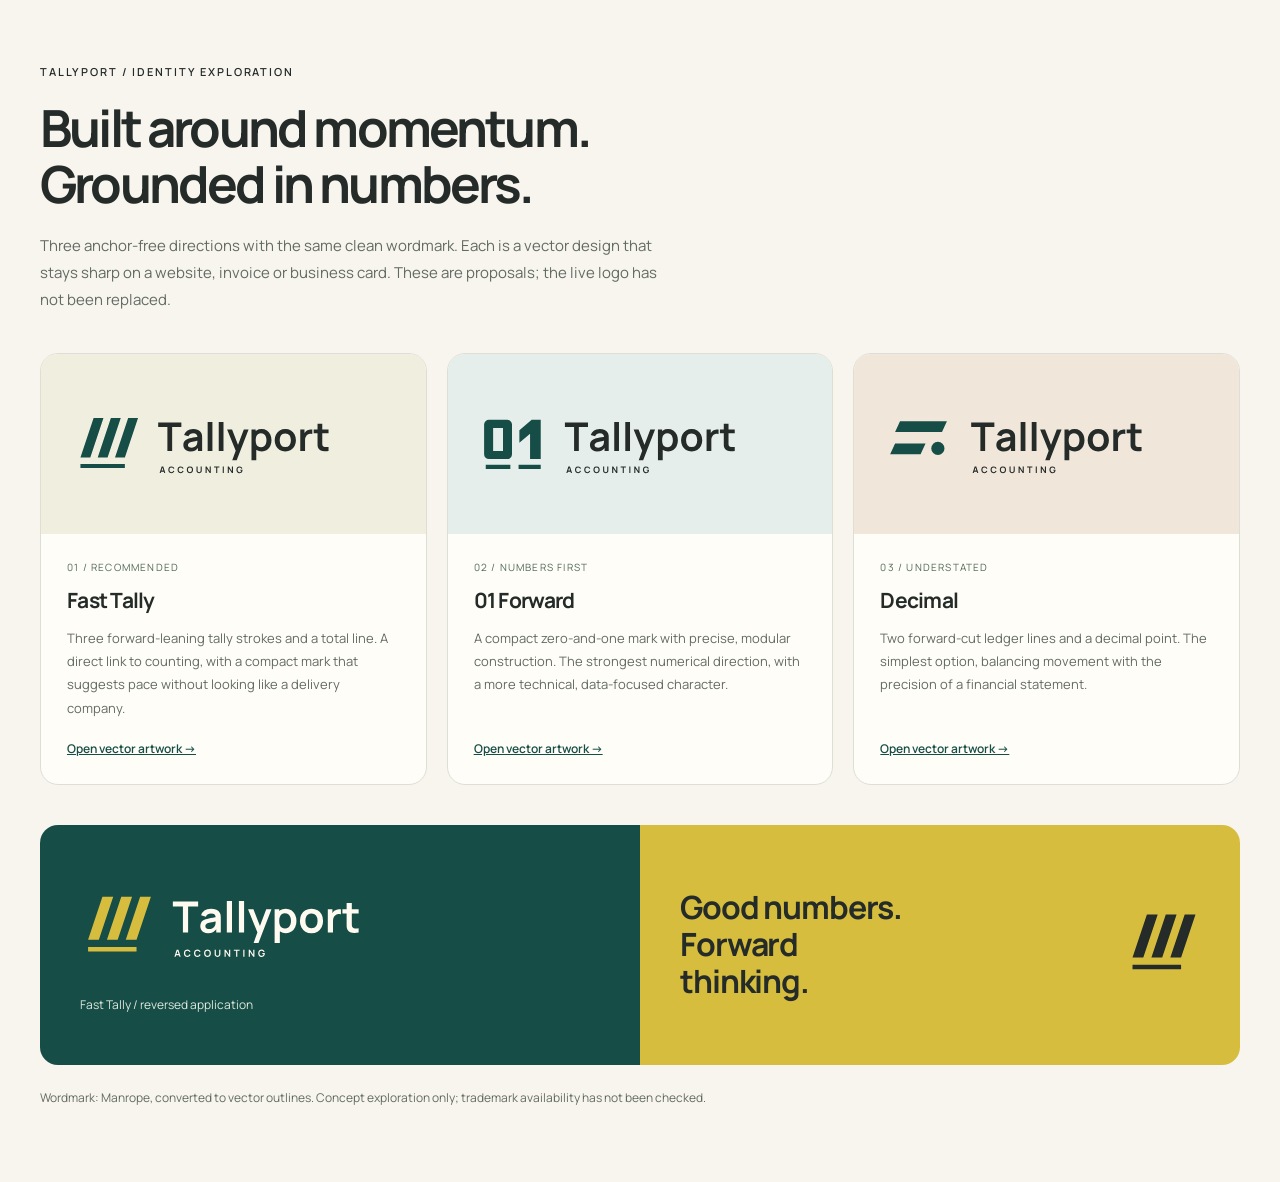
==== logo-options.html @ b2782e3e "Strengthen colour contrast and typography; add anchor-free logo concepts" ====
<!DOCTYPE html>
<html lang="en-GB">
<head>
  <meta charset="UTF-8">
  <meta name="viewport" content="width=device-width, initial-scale=1">
  <meta name="robots" content="noindex, nofollow">
  <title>Tallyport | Logo Directions</title>
  <link rel="preconnect" href="https://fonts.googleapis.com">
  <link rel="preconnect" href="https://fonts.gstatic.com" crossorigin>
  <link href="https://fonts.googleapis.com/css2?family=Manrope:wght@400;500;600;700&display=swap" rel="stylesheet">
  <style>
    * { box-sizing: border-box; }
    body { margin: 0; background: #f7f5ee; color: #242b29; font-family: 'Manrope',sans-serif; }
    main { max-width: 1300px; margin: auto; padding: 64px 40px; }
    .eyebrow { font-size: 11px; letter-spacing: .17em; text-transform: uppercase; font-weight: 600; }
    h1 { font-size: clamp(32px,4vw,54px); line-height: 1.1; letter-spacing: -.055em; max-width: 800px; margin: 20px 0; }
    .intro { max-width: 640px; color: #626b62; line-height: 1.8; font-size: 15px; }
    .options { display: grid; grid-template-columns: repeat(3,minmax(0,1fr)); gap: 20px; margin: 40px 0; }
    .option { border: 1px solid #dedfd4; border-radius: 18px; overflow: hidden; background: #fffdf7; }
    .logo { display: flex; align-items: center; min-height: 180px; padding: 32px; background: #f0efdf; }
    .logo img { width: 100%; height: auto; }
    .option:nth-child(2) .logo { background: #e6eeeb; }
    .option:nth-child(3) .logo { background: #f1e6da; }
    .copy { padding: 26px; }
    .tag { color: #506a59; font-size: 10px; letter-spacing: .12em; text-transform: uppercase; }
    h2 { font-size: 21px; letter-spacing: -.035em; margin: 12px 0; }
    .copy p { font-size: 13px; line-height: 1.8; color: #626b62; min-height: 96px; }
    .copy a { color: #164e47; font-size: 12px; font-weight: 600; }
    .application { display: grid; grid-template-columns: 1fr 1fr; min-height: 240px; overflow: hidden; border-radius: 18px; }
    .dark { background: #164e47; padding: 40px; display: grid; align-content: center; gap: 24px; }
    .dark img { width: min(100%,350px); }
    .dark p { color: #e0e8dc; font-size: 12px; margin: 0; }
    .light { background: #d7bd3e; padding: 40px; display: flex; justify-content: space-between; gap: 24px; align-items: center; }
    .light h2 { font-size: 32px; max-width: 250px; line-height: 1.15; }
    .mark { width: 72px; height: 72px; flex-shrink: 0; }
    .foot { margin-top: 24px; font-size: 12px; color: #626b62; }
    @media(max-width: 750px) { main { padding: 36px 20px; } .options,.application { grid-template-columns: 1fr; } .copy p { min-height: 0; } .logo { min-height: 160px; } .dark,.light { padding: 28px; } }
  </style>
</head>
<body>
<main>
  <div class="eyebrow">Tallyport / identity exploration</div>
  <h1>Built around momentum.<br>Grounded in numbers.</h1>
  <p class="intro">Three anchor-free directions with the same clean wordmark. Each is a vector design that stays sharp on a website, invoice or business card. These are proposals; the live logo has not been replaced.</p>
  <div class="options">
    <article class="option"><div class="logo"><img src="./assets/branding/concepts/fast-tally.svg" alt="Fast Tally logo: three forward-leaning tally strokes above a total line"></div><div class="copy"><div class="tag">01 / Recommended</div><h2>Fast Tally</h2><p>Three forward-leaning tally strokes and a total line. A direct link to counting, with a compact mark that suggests pace without looking like a delivery company.</p><a href="./assets/branding/concepts/fast-tally.svg">Open vector artwork &rarr;</a></div></article>
    <article class="option"><div class="logo"><img src="./assets/branding/concepts/01-forward.svg" alt="01 Forward logo: bold modular zero and one numerals"></div><div class="copy"><div class="tag">02 / Numbers first</div><h2>01 Forward</h2><p>A compact zero-and-one mark with precise, modular construction. The strongest numerical direction, with a more technical, data-focused character.</p><a href="./assets/branding/concepts/01-forward.svg">Open vector artwork &rarr;</a></div></article>
    <article class="option"><div class="logo"><img src="./assets/branding/concepts/decimal.svg" alt="Decimal logo: two fast horizontal strokes and a decimal point"></div><div class="copy"><div class="tag">03 / Understated</div><h2>Decimal</h2><p>Two forward-cut ledger lines and a decimal point. The simplest option, balancing movement with the precision of a financial statement.</p><a href="./assets/branding/concepts/decimal.svg">Open vector artwork &rarr;</a></div></article>
  </div>
  <div class="application">
    <div class="dark"><img src="./assets/branding/concepts/fast-tally-reverse.svg" alt="Recommended Tallyport logo in cream and mustard on deep teal"><p>Fast Tally / reversed application</p></div>
    <div class="light"><h2>Good numbers.<br>Forward thinking.</h2><svg class="mark" viewBox="0 0 80 80" aria-hidden="true" fill="#242b29"><path d="M21 6h12L17 54H5z M42 6h12L38 54H26z M63 6h12L59 54H47z M5 62h54v5H5z"/></svg></div>
  </div>
  <p class="foot">Wordmark: Manrope, converted to vector outlines. Concept exploration only; trademark availability has not been checked.</p>
</main>
</body>
</html>
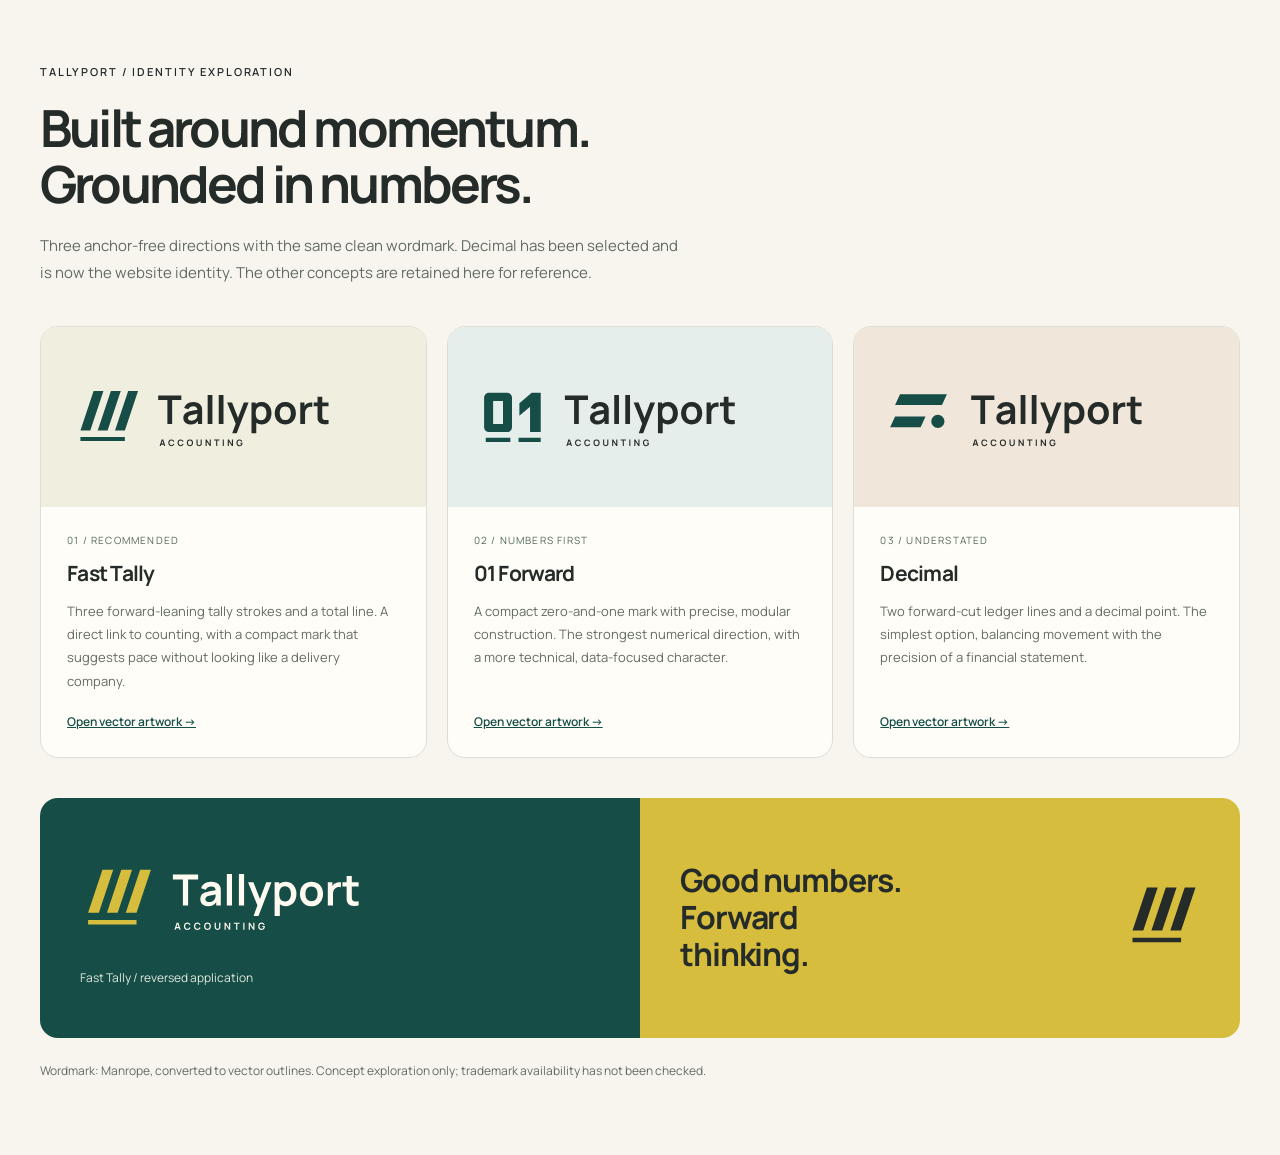
==== commit 3307b212: "Adopt Decimal identity and refresh hero headline" ====
--- a/logo-options.html
+++ b/logo-options.html
@@ -41,7 +41,7 @@
 <main>
   <div class="eyebrow">Tallyport / identity exploration</div>
   <h1>Built around momentum.<br>Grounded in numbers.</h1>
-  <p class="intro">Three anchor-free directions with the same clean wordmark. Each is a vector design that stays sharp on a website, invoice or business card. These are proposals; the live logo has not been replaced.</p>
+  <p class="intro">Three anchor-free directions with the same clean wordmark. Decimal has been selected and is now the website identity. The other concepts are retained here for reference.</p>
   <div class="options">
     <article class="option"><div class="logo"><img src="./assets/branding/concepts/fast-tally.svg" alt="Fast Tally logo: three forward-leaning tally strokes above a total line"></div><div class="copy"><div class="tag">01 / Recommended</div><h2>Fast Tally</h2><p>Three forward-leaning tally strokes and a total line. A direct link to counting, with a compact mark that suggests pace without looking like a delivery company.</p><a href="./assets/branding/concepts/fast-tally.svg">Open vector artwork &rarr;</a></div></article>
     <article class="option"><div class="logo"><img src="./assets/branding/concepts/01-forward.svg" alt="01 Forward logo: bold modular zero and one numerals"></div><div class="copy"><div class="tag">02 / Numbers first</div><h2>01 Forward</h2><p>A compact zero-and-one mark with precise, modular construction. The strongest numerical direction, with a more technical, data-focused character.</p><a href="./assets/branding/concepts/01-forward.svg">Open vector artwork &rarr;</a></div></article>
